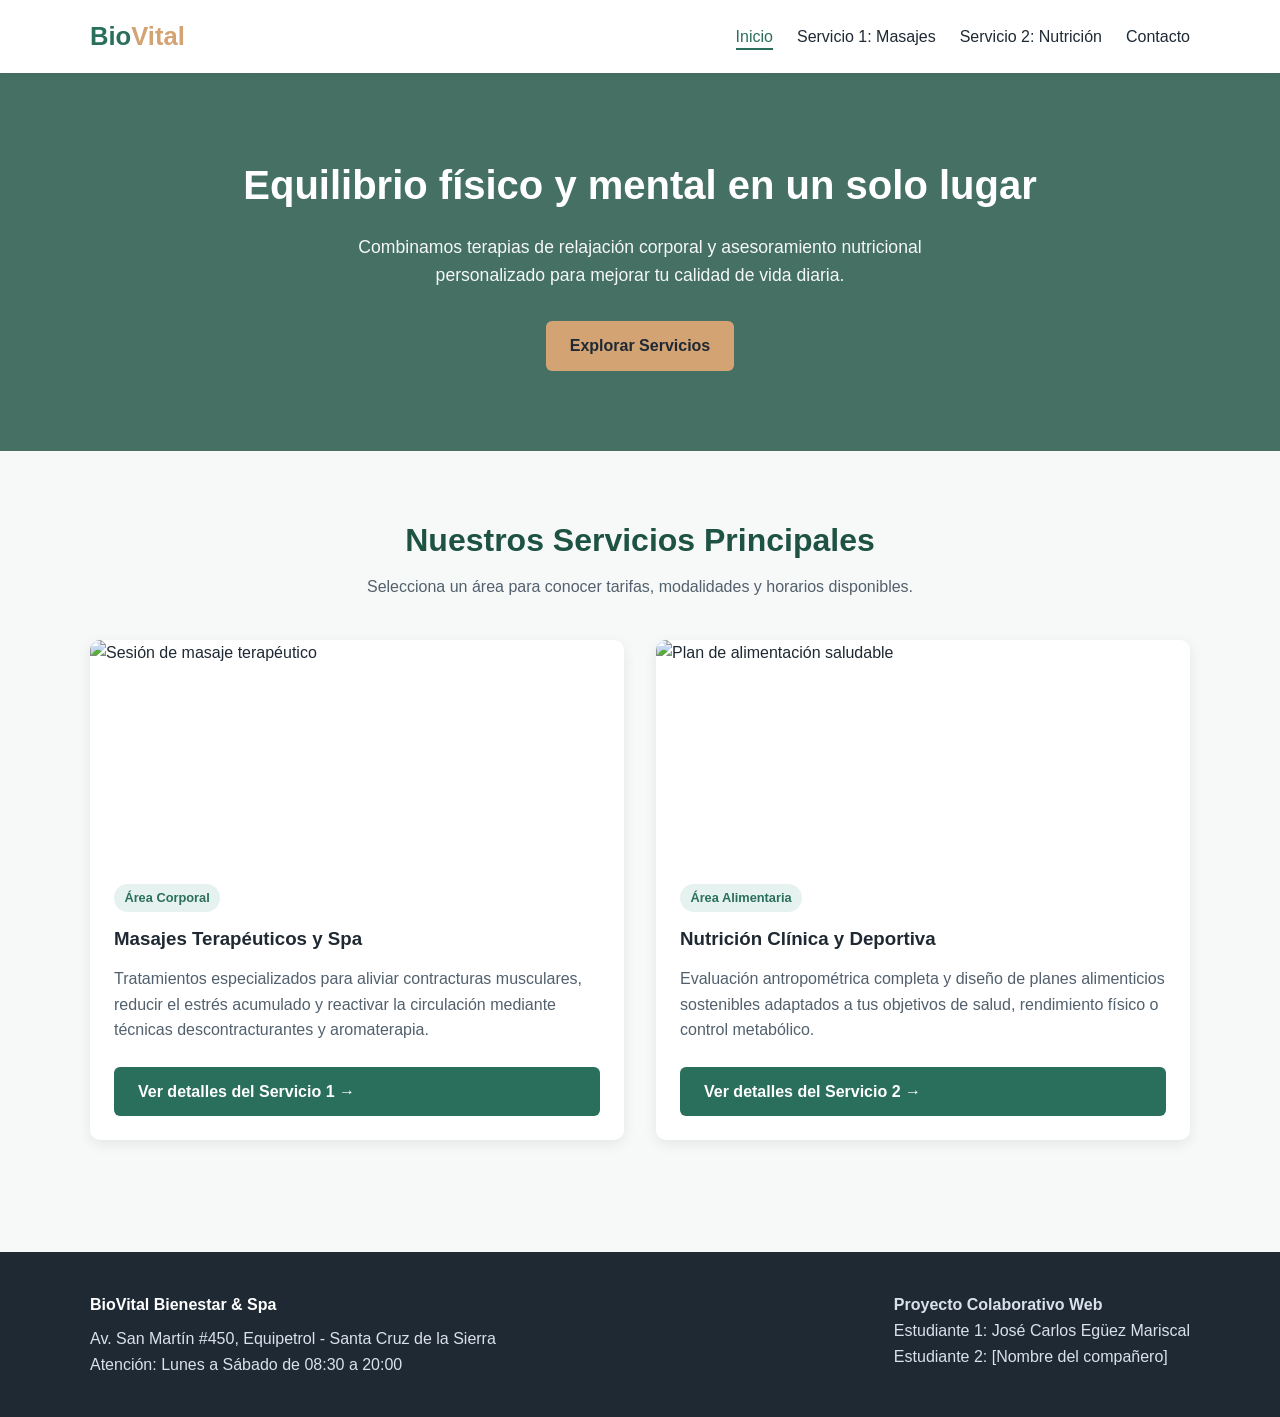
==== index.html @ 3b9b7bad "Primer comienzo, estructura base" ====
<!DOCTYPE html>
<html lang="es">
<head>
  <meta charset="UTF-8">
  <meta name="viewport" content="width=device-width, initial-scale=1.0">
  <title>BioVital | Centro de Bienestar Integral</title>
  <link rel="stylesheet" href="style.css">
</head>
<body>

  <header class="navbar">
    <div class="container nav-content">
      <a href="index.html" class="logo">Bio<span>Vital</span></a>
      <button class="menu-toggle" id="menuToggle" aria-label="Abrir menú">☰</button>
      <nav id="navMenu">
        <ul class="nav-links">
          <li><a href="index.html" class="active">Inicio</a></li>
          <li><a href="servicio1.html">Servicio 1: Masajes</a></li>
          <li><a href="servicio2.html">Servicio 2: Nutrición</a></li>
          <li><a href="#contacto">Contacto</a></li>
        </ul>
      </nav>
    </div>
  </header>

  <section class="hero">
    <div class="container hero-content">
      <h1>Equilibrio físico y mental en un solo lugar</h1>
      <p>Combinamos terapias de relajación corporal y asesoramiento nutricional personalizado para mejorar tu calidad de vida diaria.</p>
      <a href="#servicios" class="btn-primary">Explorar Servicios</a>
    </div>
  </section>

  <main class="container section" id="servicios">
    <h2 class="section-title">Nuestros Servicios Principales</h2>
    <p class="section-subtitle">Selecciona un área para conocer tarifas, modalidades y horarios disponibles.</p>

    <div class="cards-grid">
      <!-- Resumen Servicio 1 (Estudiante 1) -->
      <article class="card">
        <img src="https://images.unsplash.com/photo-1544161515-4ab6ce6db874?auto=format&fit=crop&w=800&q=80" alt="Sesión de masaje terapéutico">
        <div class="card-body">
          <span class="badge">Área Corporal</span>
          <h3>Masajes Terapéuticos y Spa</h3>
          <p>Tratamientos especializados para aliviar contracturas musculares, reducir el estrés acumulado y reactivar la circulación mediante técnicas descontracturantes y aromaterapia.</p>
          <a href="servicio1.html" class="btn-secondary">Ver detalles del Servicio 1 →</a>
        </div>
      </article>

      <!-- Resumen Servicio 2 (Estudiante 2) -->
      <article class="card">
        <img src="https://images.unsplash.com/photo-1490645935967-10de6ba17061?auto=format&fit=crop&w=800&q=80" alt="Plan de alimentación saludable">
        <div class="card-body">
          <span class="badge">Área Alimentaria</span>
          <h3>Nutrición Clínica y Deportiva</h3>
          <p>Evaluación antropométrica completa y diseño de planes alimenticios sostenibles adaptados a tus objetivos de salud, rendimiento físico o control metabólico.</p>
          <a href="servicio2.html" class="btn-secondary">Ver detalles del Servicio 2 →</a>
        </div>
      </article>
    </div>
  </main>

  <footer class="footer" id="contacto">
    <div class="container footer-content">
      <div>
        <h4>BioVital Bienestar & Spa</h4>
        <p>Av. San Martín #450, Equipetrol - Santa Cruz de la Sierra</p>
        <p>Atención: Lunes a Sábado de 08:30 a 20:00</p>
      </div>
      <div>
        <p><strong>Proyecto Colaborativo Web</strong></p>
        <p>Estudiante 1: José Carlos Egüez Mariscal</p>
        <p>Estudiante 2: [Nombre del compañero]</p>
      </div>
    </div>
  </footer>

  <script src="script.js"></script>
</body>
</html>
---- style.css ----
:root {
  --primary: #2a6f5b;
  --primary-dark: #1e5243;
  --accent: #d4a373;
  --bg-light: #f7f9f8;
  --text-dark: #1f2933;
  --text-muted: #52606d;
  --white: #ffffff;
  --border: #d9e2ec;
  --shadow: 0 4px 14px rgba(0, 0, 0, 0.08);
}

* {
  box-sizing: border-box;
  margin: 0;
  padding: 0;
}

body {
  font-family: 'Segoe UI', Tahoma, Geneva, Verdana, sans-serif;
  color: var(--text-dark);
  background-color: var(--bg-light);
  line-height: 1.6;
}

.container {
  width: 90%;
  max-width: 1100px;
  margin: 0 auto;
}

/* Navegación */
.navbar {
  background-color: var(--white);
  box-shadow: 0 2px 8px rgba(0,0,0,0.06);
  position: sticky;
  top: 0;
  z-index: 100;
}

.nav-content {
  display: flex;
  justify-content: space-between;
  align-items: center;
  padding: 1rem 0;
}

.logo {
  font-size: 1.6rem;
  font-weight: 700;
  color: var(--primary);
  text-decoration: none;
}

.logo span {
  color: var(--accent);
}

.nav-links {
  list-style: none;
  display: flex;
  gap: 1.5rem;
}

.nav-links a {
  text-decoration: none;
  color: var(--text-dark);
  font-weight: 500;
  transition: color 0.2s;
}

.nav-links a:hover,
.nav-links a.active {
  color: var(--primary);
  border-bottom: 2px solid var(--primary);
  padding-bottom: 3px;
}

.menu-toggle {
  display: none;
  background: none;
  border: none;
  font-size: 1.6rem;
  cursor: pointer;
  color: var(--primary);
}

/* Hero Banner */
.hero {
  background: linear-gradient(rgba(30, 82, 67, 0.82), rgba(30, 82, 67, 0.82)),
              url('https://images.unsplash.com/photo-1540555700478-4be289fbecef?auto=format&fit=crop&w=1400&q=80') center/cover no-repeat;
  color: var(--white);
  padding: 5rem 0;
  text-align: center;
}

.hero h1 {
  font-size: 2.5rem;
  margin-bottom: 1rem;
}

.hero p {
  max-width: 650px;
  margin: 0 auto 2rem;
  font-size: 1.1rem;
  opacity: 0.95;
}

/* Botones */
.btn-primary, .btn-secondary {
  display: inline-block;
  padding: 0.75rem 1.5rem;
  border-radius: 6px;
  text-decoration: none;
  font-weight: 600;
  cursor: pointer;
  border: none;
  transition: background-color 0.2s, transform 0.15s;
}

.btn-primary {
  background-color: var(--accent);
  color: var(--text-dark);
}

.btn-primary:hover {
  background-color: #c5915f;
  transform: translateY(-2px);
}

.btn-secondary {
  background-color: var(--primary);
  color: var(--white);
}

.btn-secondary:hover {
  background-color: var(--primary-dark);
}

/* Secciones y Tarjetas */
.section {
  padding: 4rem 0;
}

.section-title {
  text-align: center;
  font-size: 2rem;
  color: var(--primary-dark);
  margin-bottom: 0.5rem;
}

.section-subtitle {
  text-align: center;
  color: var(--text-muted);
  margin-bottom: 2.5rem;
}

.cards-grid {
  display: grid;
  grid-template-columns: repeat(auto-fit, minmax(300px, 1fr));
  gap: 2rem;
}

.card {
  background: var(--white);
  border-radius: 10px;
  overflow: hidden;
  box-shadow: var(--shadow);
  display: flex;
  flex-direction: column;
}

.card img {
  width: 100%;
  height: 220px;
  object-fit: cover;
}

.card-body {
  padding: 1.5rem;
  flex-grow: 1;
  display: flex;
  flex-direction: column;
}

.badge {
  display: inline-block;
  background-color: #e6f2ef;
  color: var(--primary);
  font-size: 0.8rem;
  font-weight: 700;
  padding: 0.25rem 0.65rem;
  border-radius: 20px;
  margin-bottom: 0.75rem;
  width: fit-content;
}

.card-body h3 {
  margin-bottom: 0.75rem;
  color: var(--text-dark);
}

.card-body p {
  color: var(--text-muted);
  margin-bottom: 1.5rem;
  flex-grow: 1;
}

/* Detalle de Servicio */
.service-header {
  background-color: var(--primary-dark);
  color: var(--white);
  padding: 3rem 0;
  text-align: center;
}

.detail-grid {
  display: grid;
  grid-template-columns: 1fr 1fr;
  gap: 2rem;
  align-items: center;
  margin-bottom: 3rem;
}

.detail-grid img {
  width: 100%;
  border-radius: 10px;
  box-shadow: var(--shadow);
}

.feature-list {
  margin-top: 1rem;
  padding-left: 1.2rem;
}

.feature-list li {
  margin-bottom: 0.6rem;
  color: var(--text-dark);
}

/* Tablas */
.table-wrapper {
  overflow-x: auto;
  background: var(--white);
  border-radius: 10px;
  box-shadow: var(--shadow);
  margin: 2rem 0;
}

table {
  width: 100%;
  border-collapse: collapse;
  text-align: left;
}

th, td {
  padding: 1rem 1.2rem;
  border-bottom: 1px solid var(--border);
}

th {
  background-color: var(--primary);
  color: var(--white);
}

tr:hover {
  background-color: #f0f7f5;
}

/* Galería secundaria */
.gallery-grid {
  display: grid;
  grid-template-columns: repeat(auto-fit, minmax(240px, 1fr));
  gap: 1.2rem;
  margin-top: 1.5rem;
}

.gallery-grid img {
  width: 100%;
  height: 180px;
  object-fit: cover;
  border-radius: 8px;
  box-shadow: var(--shadow);
}

/* Footer */
.footer {
  background-color: var(--text-dark);
  color: #d9e2ec;
  padding: 2.5rem 0;
  margin-top: 3rem;
}

.footer-content {
  display: flex;
  justify-content: space-between;
  flex-wrap: wrap;
  gap: 1.5rem;
}

.footer h4 {
  color: var(--white);
  margin-bottom: 0.5rem;
}

@media (max-width: 768px) {
  .menu-toggle {
    display: block;
  }

  .nav-links {
    display: none;
    flex-direction: column;
    position: absolute;
    top: 65px;
    right: 5%;
    background: var(--white);
    padding: 1rem 1.5rem;
    border-radius: 8px;
    box-shadow: var(--shadow);
  }

  .nav-links.open {
    display: flex;
  }

  .detail-grid {
    grid-template-columns: 1fr;
  }
}
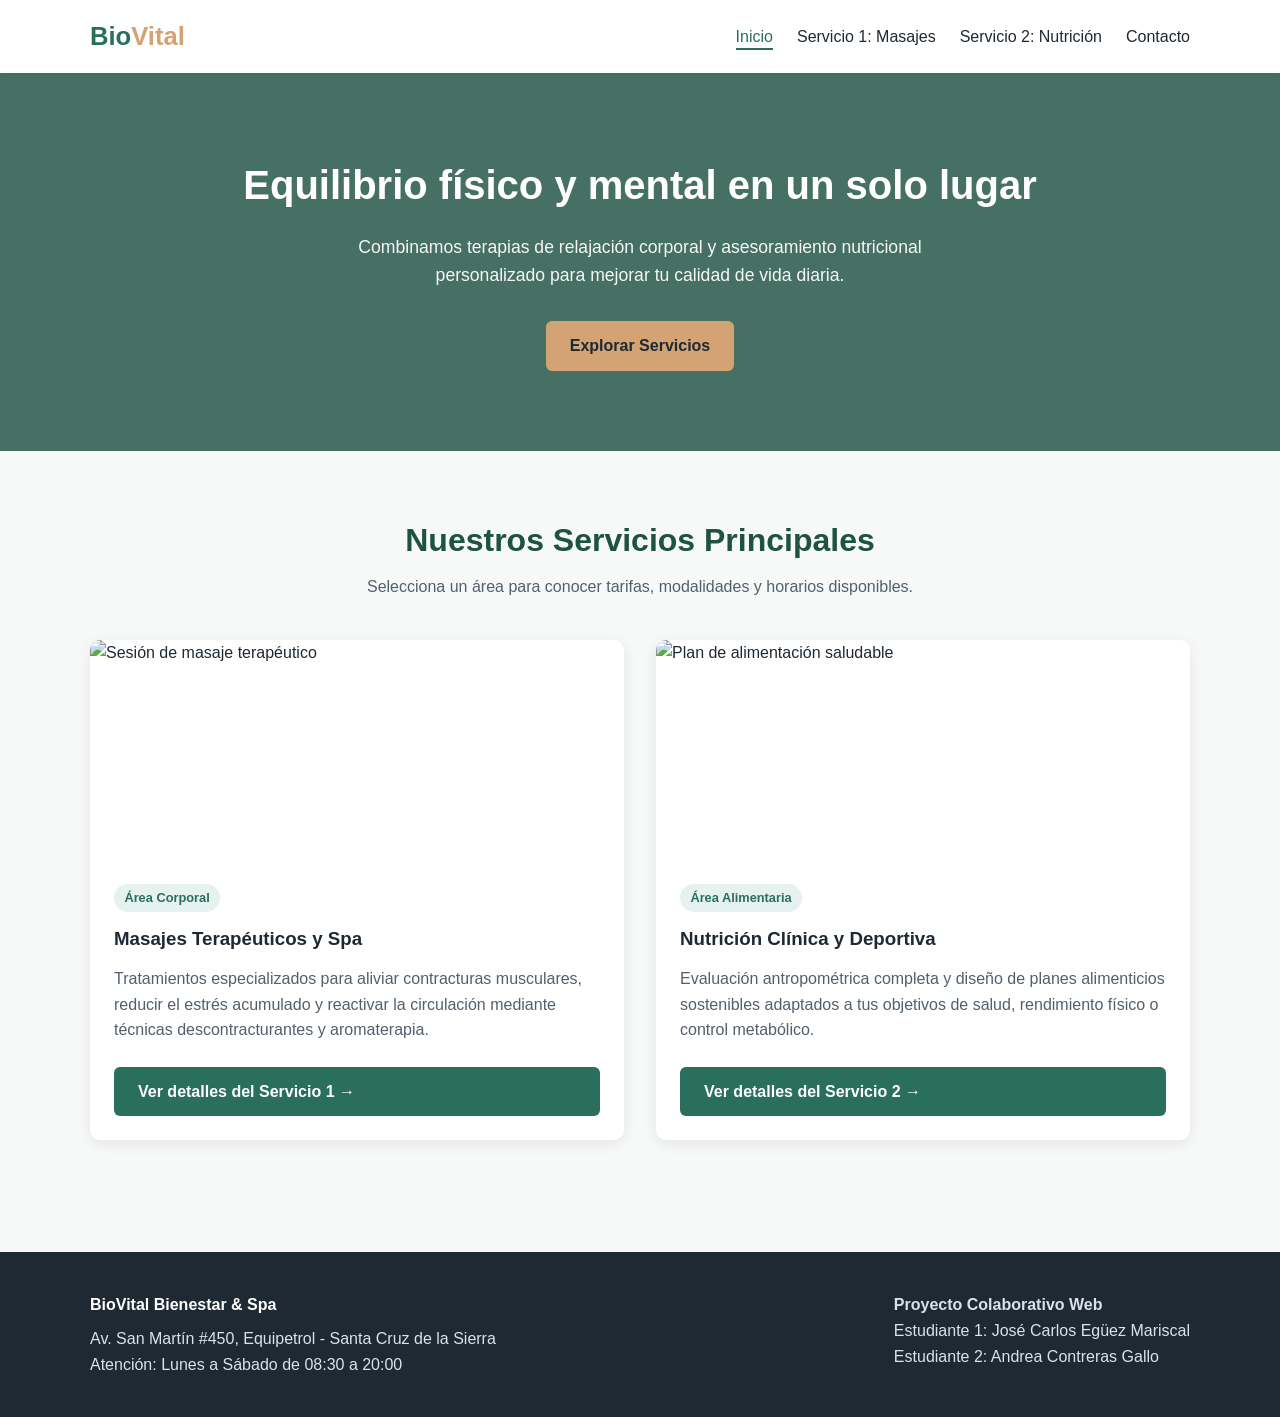
==== commit f27f55aa: "Cambios realizados en Inicio y servicio 1" ====
--- a/index.html
+++ b/index.html
@@ -70,7 +70,7 @@
       <div>
         <p><strong>Proyecto Colaborativo Web</strong></p>
         <p>Estudiante 1: José Carlos Egüez Mariscal</p>
-        <p>Estudiante 2: [Nombre del compañero]</p>
+        <p>Estudiante 2: Andrea Contreras Gallo</p>
       </div>
     </div>
   </footer>
